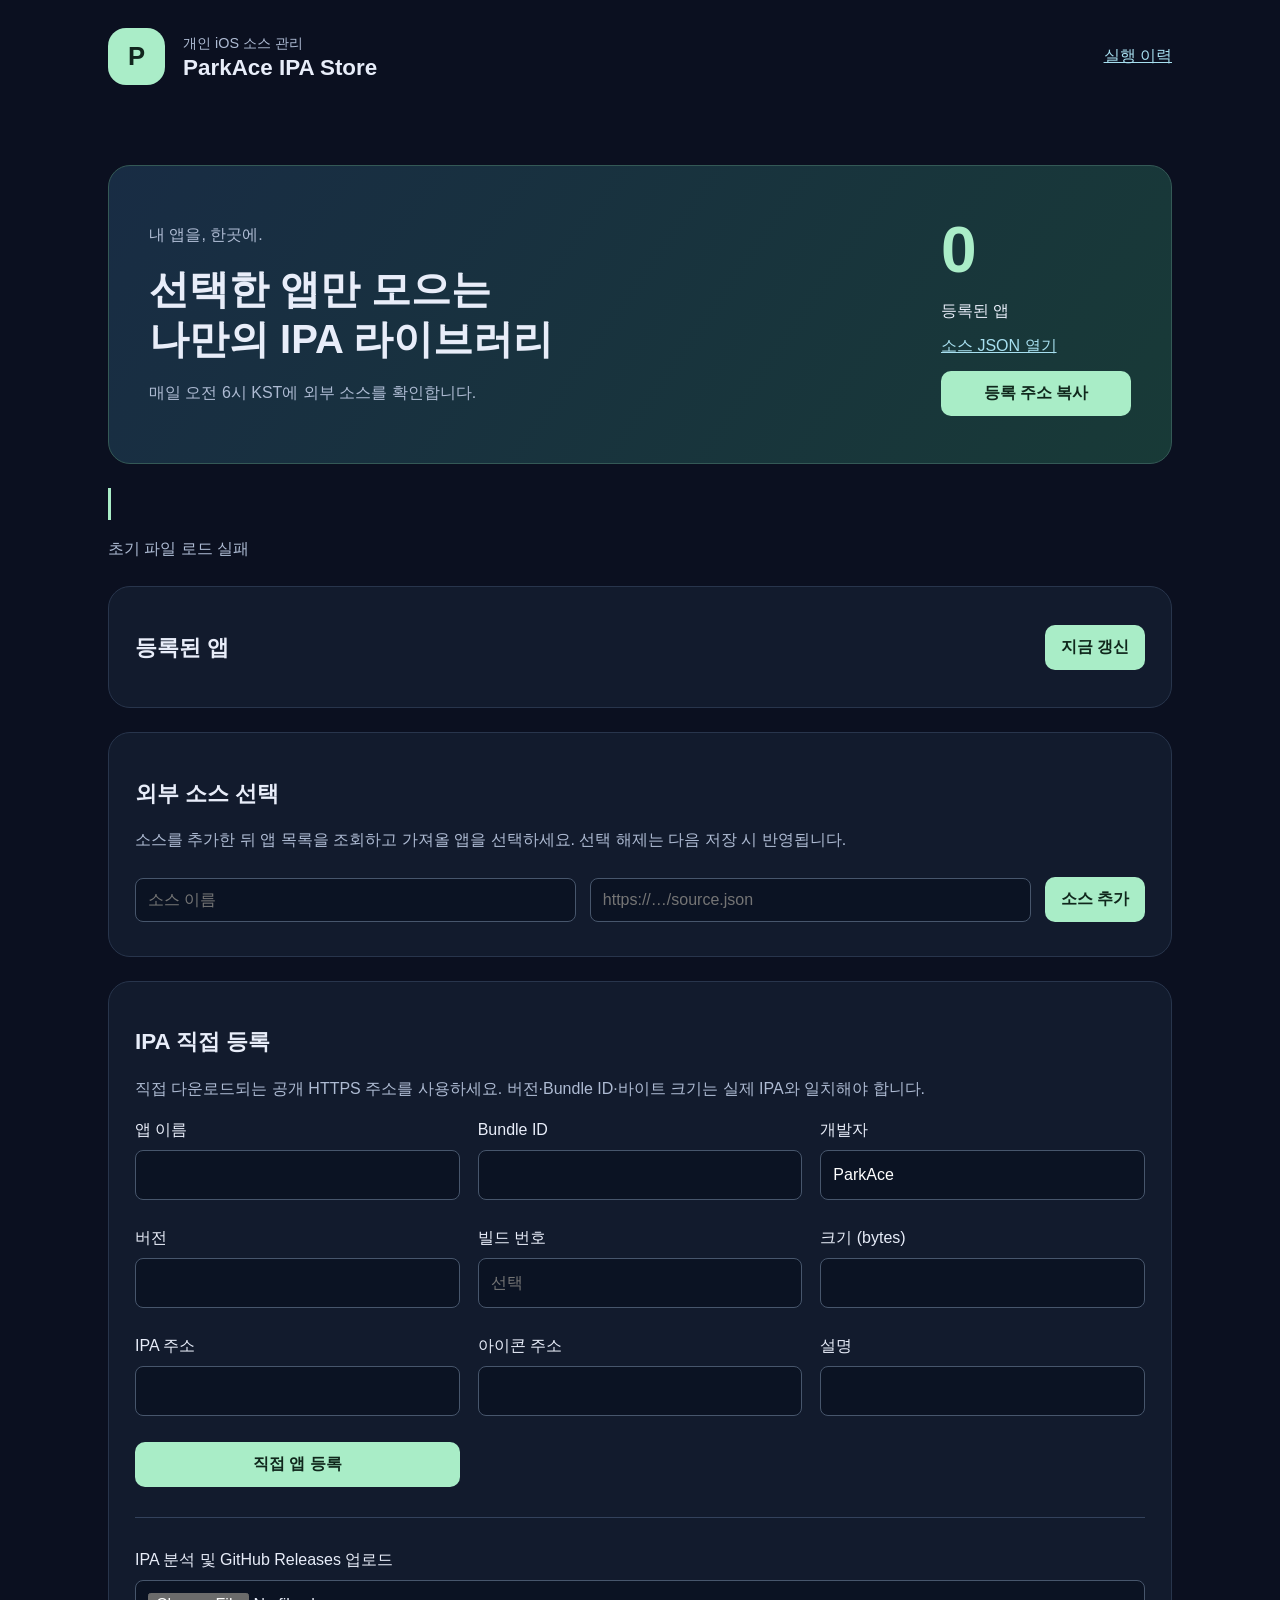
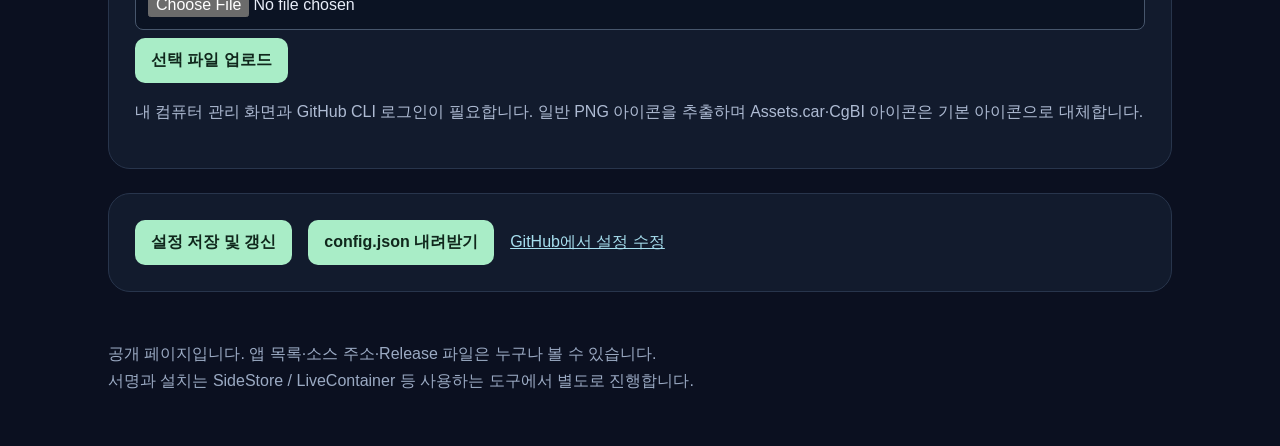
==== admin/index.html @ d4dfeed0 "Separate public app downloads from local management UI" ====
<!doctype html><html lang="ko"><head><meta charset="utf-8"><meta name="robots" content="noindex, nofollow"><meta name="googlebot" content="noindex, nofollow"><meta name="viewport" content="width=device-width,initial-scale=1"><!--LOCAL--><title>ParkAce IPA Store</title><link rel="stylesheet" href="style.css"></head><body>
<header><span class="logo">P</span><div><p>개인 iOS 소스 관리</p><h1>ParkAce IPA Store</h1></div><a href="https://github.com/parkace-ipa/my-ios-source/actions">실행 이력</a></header>
<main><section class="hero"><div><p>내 앱을, 한곳에.</p><h2>선택한 앱만 모으는<br>나만의 IPA 라이브러리</h2><p>매일 오전 6시 KST에 외부 소스를 확인합니다.</p></div><div class="summary"><strong id="count">0</strong><span>등록된 앱</span><a href="source.json">소스 JSON 열기</a><button id="copy">등록 주소 복사</button></div></section>
<p id="mode" class="notice"></p><p id="message" role="status" aria-live="polite">불러오는 중…</p>
<section><div class="heading"><h2>등록된 앱</h2><button id="refresh">지금 갱신</button></div><div id="apps" class="grid"></div></section>
<section><h2>외부 소스 선택</h2><p>소스를 추가한 뒤 앱 목록을 조회하고 가져올 앱을 선택하세요. 선택 해제는 다음 저장 시 반영됩니다.</p><form id="source-form"><input id="source-name" placeholder="소스 이름" aria-label="소스 이름" required><input id="source-url" type="url" placeholder="https://…/source.json" aria-label="소스 주소" required><button>소스 추가</button></form><div id="sources"></div><div id="catalog"></div></section>
<section><h2>IPA 직접 등록</h2><p>직접 다운로드되는 공개 HTTPS 주소를 사용하세요. 버전·Bundle ID·바이트 크기는 실제 IPA와 일치해야 합니다.</p><form id="manual-form" class="grid"><label>앱 이름<input name="name" required></label><label>Bundle ID<input name="bundleIdentifier" required></label><label>개발자<input name="developerName" value="ParkAce" required></label><label>버전<input name="version" required></label><label>빌드 번호<input name="buildVersion" placeholder="선택"></label><label>크기 (bytes)<input name="size" type="number" min="1" step="1" required></label><label>IPA 주소<input name="downloadURL" type="url" required></label><label>아이콘 주소<input name="iconURL" type="url" required></label><label>설명<input name="localizedDescription" required></label><button>직접 앱 등록</button></form><div id="manual"></div><hr><label>IPA 분석 및 GitHub Releases 업로드 <input type="file" id="ipa" accept=".ipa"></label><button id="upload">선택 파일 업로드</button><p>내 컴퓨터 관리 화면과 GitHub CLI 로그인이 필요합니다. 일반 PNG 아이콘을 추출하며 Assets.car·CgBI 아이콘은 기본 아이콘으로 대체합니다.</p></section>
<section class="actions"><button id="save">설정 저장 및 갱신</button><button id="export">config.json 내려받기</button><a href="https://github.com/parkace-ipa/my-ios-source/edit/main/config.json">GitHub에서 설정 수정</a></section>
<footer>공개 페이지입니다. 앱 목록·소스 주소·Release 파일은 누구나 볼 수 있습니다.<br>서명과 설치는 SideStore / LiveContainer 등 사용하는 도구에서 별도로 진행합니다.</footer></main><script src="app.js" defer></script></body></html>
---- admin/style.css ----
:root{font-family:-apple-system,BlinkMacSystemFont,"Apple SD Gothic Neo",sans-serif;color:#e8edf9;background:#0b1020;font-size:16px;color-scheme:dark}*{box-sizing:border-box}body{margin:0}header,main{max-width:1120px;margin:auto;padding:28px}header{display:flex;gap:18px;align-items:center}header a{margin-left:auto}h1{font-size:1.4rem;margin:0}p{color:#aebbd3;line-height:1.65}.logo{background:#aaedc8;color:#11251d;padding:14px 20px;border-radius:18px;font-weight:900;font-size:1.6rem}header p{margin:0;font-size:.9rem}.hero{display:flex;justify-content:space-between;gap:30px;background:linear-gradient(125deg,#182c44,#183a37);padding:40px;border:1px solid #345956}.hero h2{font-size:2.5rem;line-height:1.25;margin:15px 0}.summary{display:flex;flex-direction:column;gap:14px;justify-content:center;min-width:190px}.summary strong{font-size:4rem;color:#aaedc8}section{background:#121b2d;border:1px solid #28354c;border-radius:22px;padding:26px;margin:24px 0}h2{font-size:1.4rem}.heading{display:flex;justify-content:space-between;align-items:center}button,a{font-size:1rem}a{color:#a7dfef;overflow-wrap:anywhere}button{background:#a9edc7;border:0;border-radius:10px;padding:12px 16px;color:#10271c;cursor:pointer;font-weight:650}button:disabled{opacity:.45;cursor:default}input{width:100%;padding:12px;margin:8px 0;background:#0b1323;border:1px solid #47566c;border-radius:8px;font:inherit}input[type=checkbox]{width:auto;margin-right:10px}input[type=file]{max-width:100%}label{display:block;line-height:1.5}form{display:flex;gap:14px;align-items:center;flex-wrap:wrap}form>input{flex:1;min-width:200px}.grid{display:grid;grid-template-columns:repeat(auto-fit,minmax(240px,1fr));gap:18px}.card{padding:18px;border:1px solid #33425c;border-radius:14px;overflow-wrap:anywhere}.card img{width:54px;height:54px;border-radius:12px}.card h3{margin:10px 0}.row{padding:18px 0;border-bottom:1px solid #344056;overflow-wrap:anywhere}.row button{margin:8px}.notice{padding:16px;border-left:3px solid #a9edc7}#message{white-space:pre-wrap;overflow-wrap:anywhere}.actions{display:flex;gap:16px;align-items:center;flex-wrap:wrap}footer{color:#9baac3;line-height:1.7;padding:24px 0}hr{border:0;border-top:1px solid #33425c;margin:30px 0}@media(max-width:650px){header,main{padding:18px}.hero{flex-direction:column;padding:24px}.hero h2{font-size:2rem}header a{font-size:.9rem}section{padding:20px}}
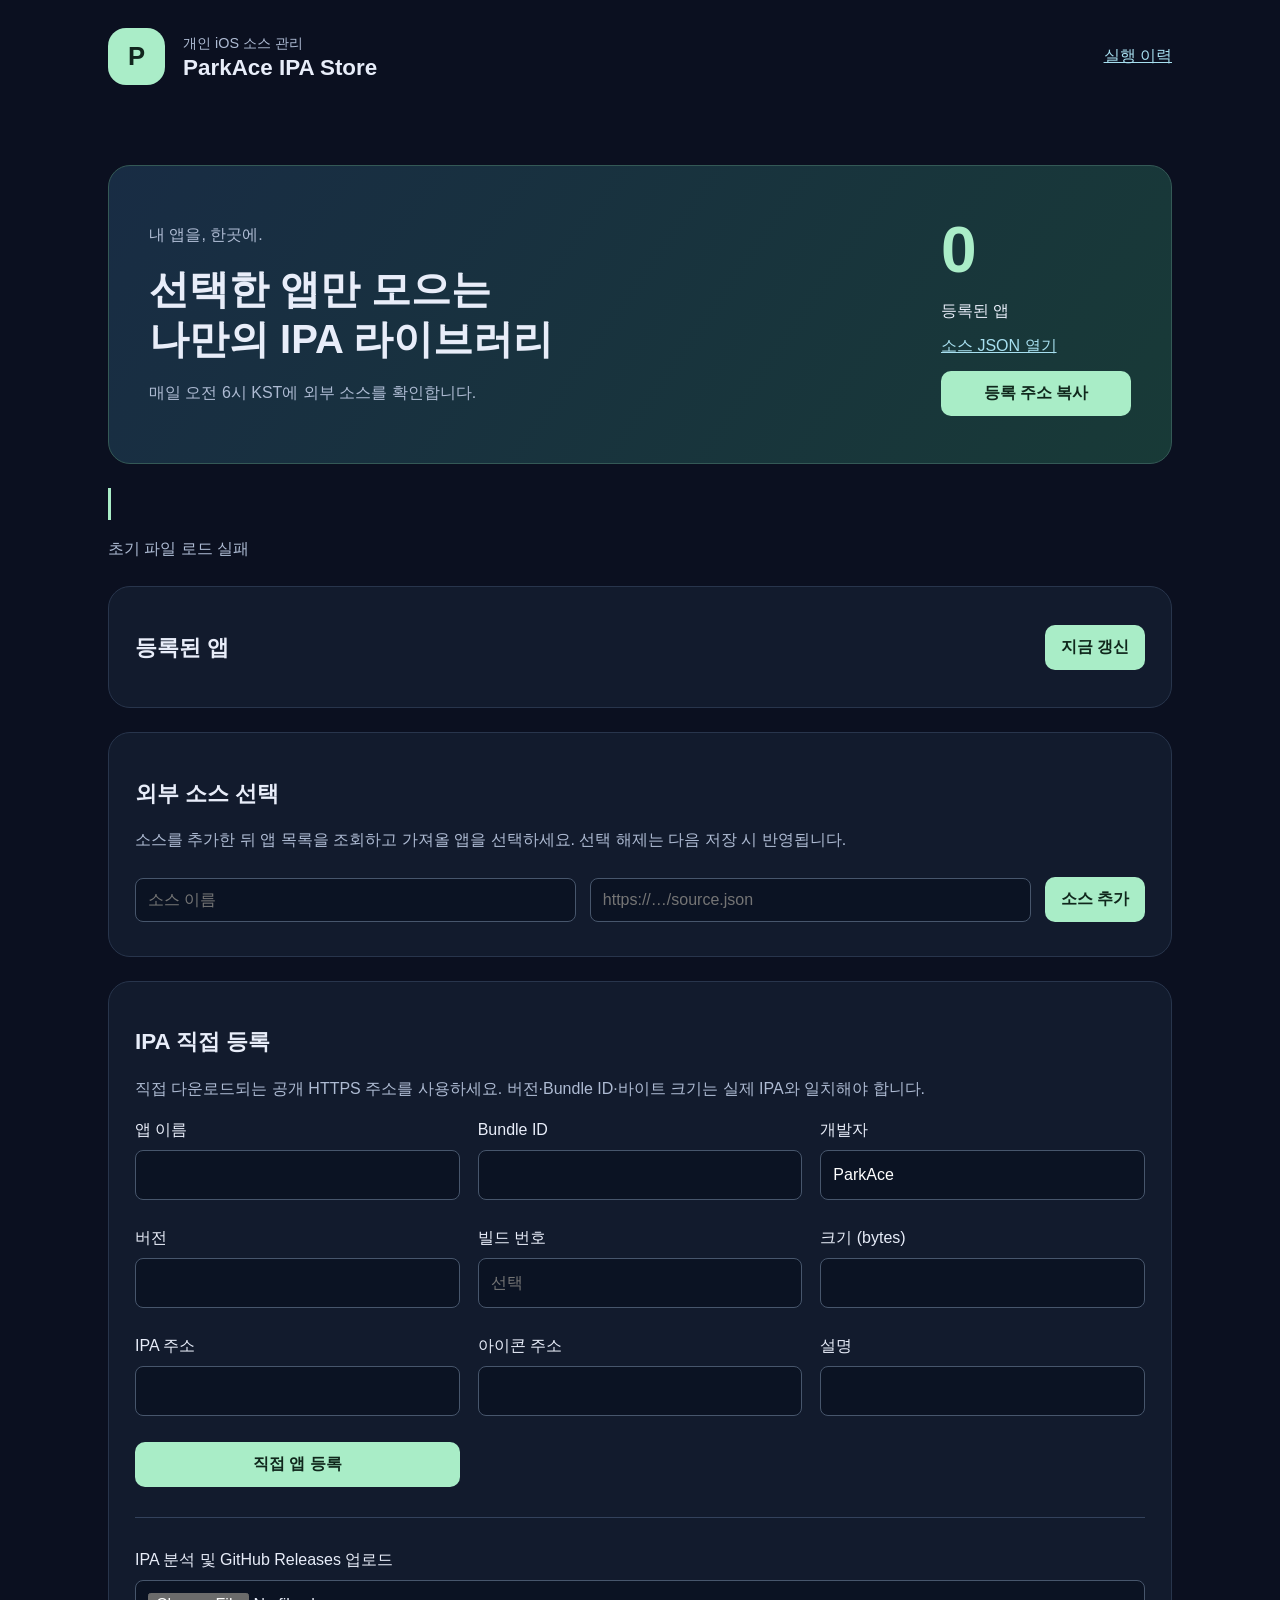
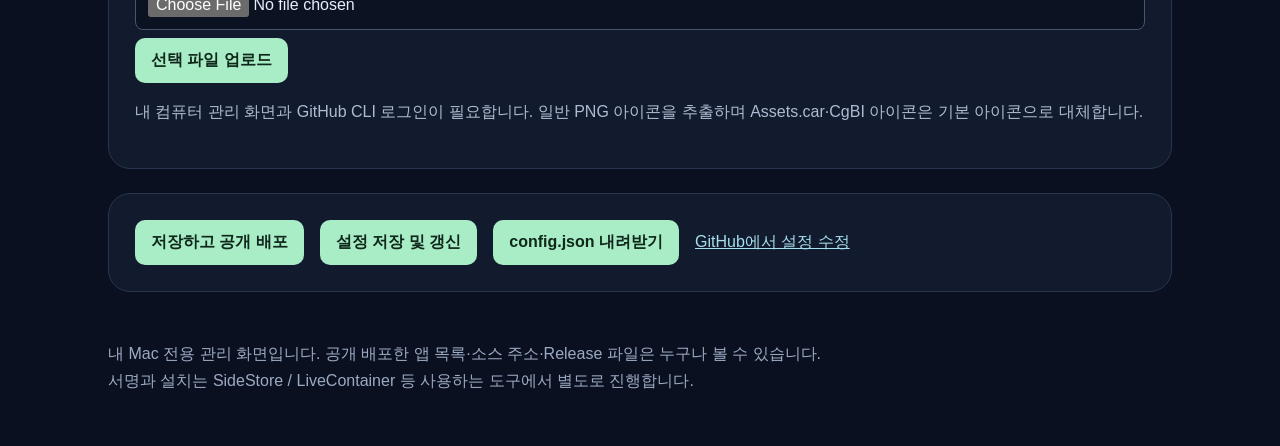
==== commit 86f70d58: "Add local save and publish button with deployment status" ====
--- a/admin/index.html
+++ b/admin/index.html
@@ -5,5 +5,5 @@
 <section><div class="heading"><h2>등록된 앱</h2><button id="refresh">지금 갱신</button></div><div id="apps" class="grid"></div></section>
 <section><h2>외부 소스 선택</h2><p>소스를 추가한 뒤 앱 목록을 조회하고 가져올 앱을 선택하세요. 선택 해제는 다음 저장 시 반영됩니다.</p><form id="source-form"><input id="source-name" placeholder="소스 이름" aria-label="소스 이름" required><input id="source-url" type="url" placeholder="https://…/source.json" aria-label="소스 주소" required><button>소스 추가</button></form><div id="sources"></div><div id="catalog"></div></section>
 <section><h2>IPA 직접 등록</h2><p>직접 다운로드되는 공개 HTTPS 주소를 사용하세요. 버전·Bundle ID·바이트 크기는 실제 IPA와 일치해야 합니다.</p><form id="manual-form" class="grid"><label>앱 이름<input name="name" required></label><label>Bundle ID<input name="bundleIdentifier" required></label><label>개발자<input name="developerName" value="ParkAce" required></label><label>버전<input name="version" required></label><label>빌드 번호<input name="buildVersion" placeholder="선택"></label><label>크기 (bytes)<input name="size" type="number" min="1" step="1" required></label><label>IPA 주소<input name="downloadURL" type="url" required></label><label>아이콘 주소<input name="iconURL" type="url" required></label><label>설명<input name="localizedDescription" required></label><button>직접 앱 등록</button></form><div id="manual"></div><hr><label>IPA 분석 및 GitHub Releases 업로드 <input type="file" id="ipa" accept=".ipa"></label><button id="upload">선택 파일 업로드</button><p>내 컴퓨터 관리 화면과 GitHub CLI 로그인이 필요합니다. 일반 PNG 아이콘을 추출하며 Assets.car·CgBI 아이콘은 기본 아이콘으로 대체합니다.</p></section>
-<section class="actions"><button id="save">설정 저장 및 갱신</button><button id="export">config.json 내려받기</button><a href="https://github.com/parkace-ipa/my-ios-source/edit/main/config.json">GitHub에서 설정 수정</a></section>
-<footer>공개 페이지입니다. 앱 목록·소스 주소·Release 파일은 누구나 볼 수 있습니다.<br>서명과 설치는 SideStore / LiveContainer 등 사용하는 도구에서 별도로 진행합니다.</footer></main><script src="app.js" defer></script></body></html>
+<section class="actions"><button id="deploy">저장하고 공개 배포</button><a id="deploy-link" href="https://github.com/parkace-ipa/my-ios-source/actions" target="_blank" rel="noreferrer" hidden>배포 진행 보기</a><button id="save">설정 저장 및 갱신</button><button id="export">config.json 내려받기</button><a href="https://github.com/parkace-ipa/my-ios-source/edit/main/config.json">GitHub에서 설정 수정</a></section>
+<footer>내 Mac 전용 관리 화면입니다. 공개 배포한 앱 목록·소스 주소·Release 파일은 누구나 볼 수 있습니다.<br>서명과 설치는 SideStore / LiveContainer 등 사용하는 도구에서 별도로 진행합니다.</footer></main><script src="app.js" defer></script></body></html>
